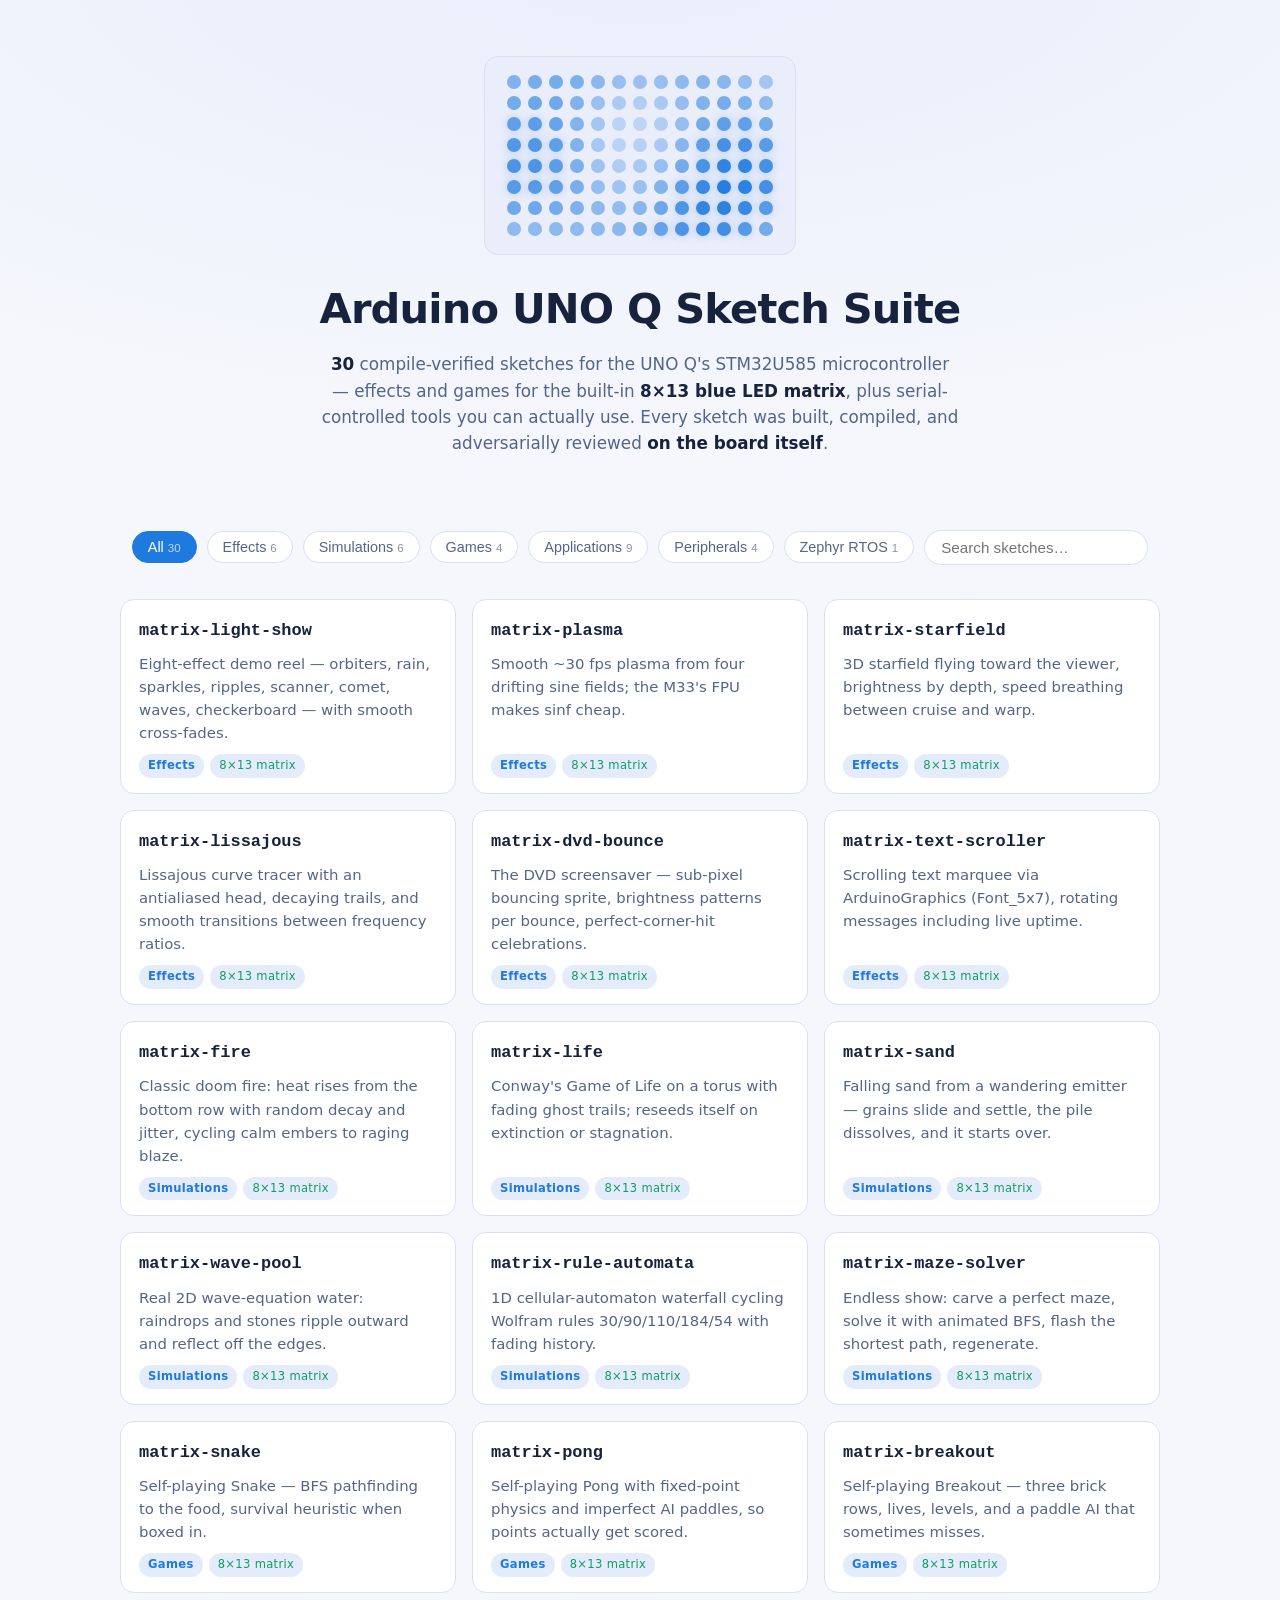
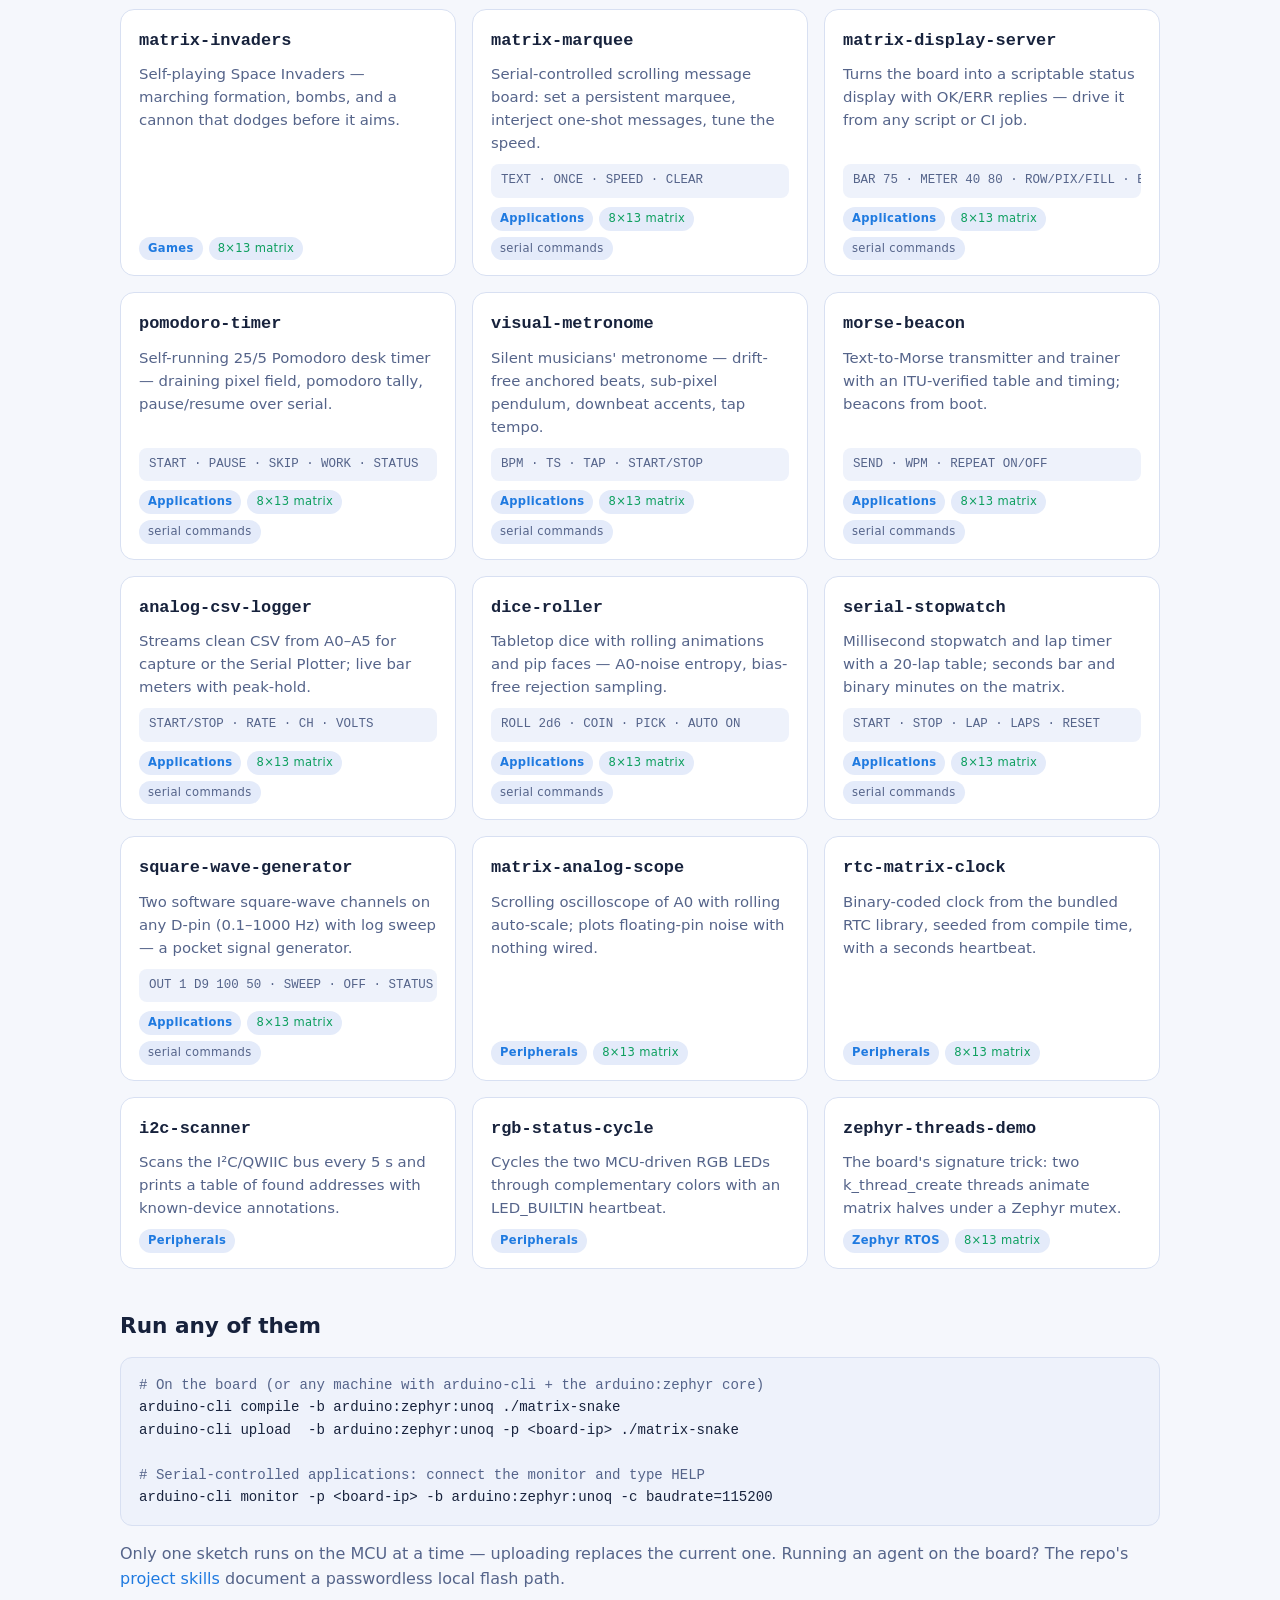
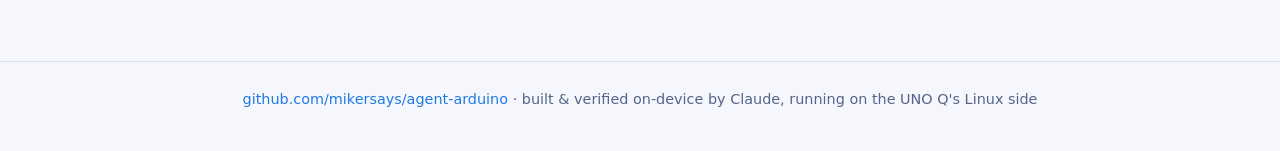
==== docs/index.html @ 541c094b "Add GitHub Pages sketch catalog in docs/ Self-contained single page (no external assets): animated 1" ====
<!doctype html>
<html lang="en">
<head>
<meta charset="utf-8">
<meta name="viewport" content="width=device-width, initial-scale=1">
<title>Arduino UNO Q Sketch Suite</title>
<meta name="description" content="30 compile-verified sketches for the Arduino UNO Q — matrix effects, simulations, games, and serial-controlled tools, all built and reviewed on-device.">
<style>
/*
  AGENTS: sketch data lives in the SKETCHES array at the bottom of this file.
  To add a sketch: append one object there (and add a row to ../README.md).
  Keep this page self-contained — no external fonts, scripts, or images.
*/
:root {
  --bg: #0b1020;
  --bg-soft: #121a30;
  --card: #151f3a;
  --card-edge: #243356;
  --text: #e8eefc;
  --text-dim: #9db0d6;
  --led: #4da3ff;
  --led-glow: rgba(77, 163, 255, .55);
  --accent: #4da3ff;
  --chip: #1d2b4e;
  --code-bg: #0d1428;
  --ok: #39d98a;
}
@media (prefers-color-scheme: light) {
  :root {
    --bg: #f5f7fc;
    --bg-soft: #eaeefb;
    --card: #ffffff;
    --card-edge: #d8e0f2;
    --text: #17223c;
    --text-dim: #55648a;
    --led: #1f7ae0;
    --led-glow: rgba(31, 122, 224, .35);
    --accent: #1f7ae0;
    --chip: #e4ebfa;
    --code-bg: #eef2fb;
    --ok: #0d9f5f;
  }
}
* { box-sizing: border-box; }
html, body { margin: 0; padding: 0; }
body {
  background: var(--bg);
  color: var(--text);
  font-family: ui-sans-serif, system-ui, -apple-system, "Segoe UI", Roboto, Helvetica, Arial, sans-serif;
  line-height: 1.55;
}
a { color: var(--accent); text-decoration: none; }
a:hover { text-decoration: underline; }
.wrap { max-width: 1080px; margin: 0 auto; padding: 0 20px; }

/* ---------- hero ---------- */
header {
  background: radial-gradient(1200px 500px at 50% -10%, var(--bg-soft), var(--bg));
  padding: 56px 0 40px;
  text-align: center;
}
h1 { font-size: clamp(1.7rem, 4vw, 2.6rem); margin: 22px 0 10px; letter-spacing: -.02em; }
.sub { color: var(--text-dim); max-width: 640px; margin: 0 auto; font-size: 1.05rem; }
.sub b { color: var(--text); }

/* the 13x8 LED matrix */
.matrix {
  display: grid;
  grid-template-columns: repeat(13, 14px);
  gap: 7px;
  justify-content: center;
  margin: 0 auto;
  width: max-content;
  padding: 18px 22px;
  border-radius: 14px;
  background: var(--bg-soft);
  border: 1px solid var(--card-edge);
}
.matrix i {
  width: 14px; height: 14px; border-radius: 50%;
  background: var(--led);
  opacity: .08;
  transition: opacity .12s linear;
}
.matrix i.on { box-shadow: 0 0 10px var(--led-glow); }

/* ---------- controls ---------- */
.controls {
  display: flex; flex-wrap: wrap; gap: 10px; align-items: center;
  justify-content: center; margin: 34px 0 8px;
}
.pill {
  border: 1px solid var(--card-edge);
  background: var(--card);
  color: var(--text-dim);
  border-radius: 999px;
  padding: 7px 15px;
  font-size: .9rem;
  cursor: pointer;
  transition: all .15s ease;
}
.pill:hover { color: var(--text); border-color: var(--accent); }
.pill.active { background: var(--accent); border-color: var(--accent); color: #fff; }
.pill .n { opacity: .7; font-size: .8em; margin-left: 4px; }
#search {
  border: 1px solid var(--card-edge);
  background: var(--card);
  color: var(--text);
  border-radius: 999px;
  padding: 8px 16px;
  font-size: .95rem;
  min-width: 220px;
  outline: none;
}
#search:focus { border-color: var(--accent); }

/* ---------- cards ---------- */
.grid {
  display: grid;
  grid-template-columns: repeat(auto-fill, minmax(300px, 1fr));
  gap: 16px;
  padding: 26px 0 10px;
}
.card {
  background: var(--card);
  border: 1px solid var(--card-edge);
  border-radius: 14px;
  padding: 18px 18px 15px;
  display: flex; flex-direction: column; gap: 9px;
  transition: transform .15s ease, border-color .15s ease;
}
.card:hover { transform: translateY(-3px); border-color: var(--accent); }
.card h3 { margin: 0; font-size: 1.06rem; font-family: ui-monospace, SFMono-Regular, Menlo, Consolas, monospace; font-weight: 600; }
.card h3 a { color: var(--text); }
.card p { margin: 0; color: var(--text-dim); font-size: .93rem; flex: 1; }
.chips { display: flex; flex-wrap: wrap; gap: 6px; }
.chip {
  font-size: .72rem; letter-spacing: .03em;
  background: var(--chip); color: var(--text-dim);
  padding: 3px 9px; border-radius: 999px;
}
.chip.cat { color: var(--accent); font-weight: 600; }
.chip.mx { color: var(--ok); }
.cmds {
  font-family: ui-monospace, SFMono-Regular, Menlo, Consolas, monospace;
  font-size: .78rem; color: var(--text-dim);
  background: var(--code-bg);
  border-radius: 8px; padding: 7px 10px;
  overflow-x: auto; white-space: nowrap;
}
#empty { text-align: center; color: var(--text-dim); padding: 40px 0; display: none; }

/* ---------- sections ---------- */
section.info { padding: 30px 0 10px; }
section.info h2 { font-size: 1.35rem; margin: 0 0 12px; }
pre {
  background: var(--code-bg);
  border: 1px solid var(--card-edge);
  border-radius: 12px;
  padding: 16px 18px;
  overflow-x: auto;
  font-size: .88rem;
  line-height: 1.6;
}
pre code { font-family: ui-monospace, SFMono-Regular, Menlo, Consolas, monospace; color: var(--text); }
.dim { color: var(--text-dim); }
footer {
  margin-top: 44px; padding: 26px 0 40px;
  border-top: 1px solid var(--card-edge);
  color: var(--text-dim); font-size: .9rem; text-align: center;
}
</style>
</head>
<body>

<header>
  <div class="wrap">
    <div class="matrix" id="matrix" aria-hidden="true"></div>
    <h1>Arduino UNO Q Sketch Suite</h1>
    <p class="sub"><b id="count">30</b> compile-verified sketches for the UNO Q's STM32U585 microcontroller —
    effects and games for the built-in <b>8×13 blue LED matrix</b>, plus serial-controlled tools you can
    actually use. Every sketch was built, compiled, and adversarially reviewed <b>on the board itself</b>.</p>
  </div>
</header>

<main class="wrap">
  <div class="controls" id="filters" role="toolbar" aria-label="Filter sketches">
    <input id="search" type="search" placeholder="Search sketches…" aria-label="Search sketches">
  </div>

  <div class="grid" id="grid"></div>
  <p id="empty">No sketches match — try another search.</p>

  <section class="info">
    <h2>Run any of them</h2>
    <pre><code><span class="dim"># On the board (or any machine with arduino-cli + the arduino:zephyr core)</span>
arduino-cli compile -b arduino:zephyr:unoq ./matrix-snake
arduino-cli upload  -b arduino:zephyr:unoq -p &lt;board-ip&gt; ./matrix-snake

<span class="dim"># Serial-controlled applications: connect the monitor and type HELP</span>
arduino-cli monitor -p &lt;board-ip&gt; -b arduino:zephyr:unoq -c baudrate=115200</code></pre>
    <p class="dim">Only one sketch runs on the MCU at a time — uploading replaces the current one.
    Running an agent on the board? The repo's <a href="https://github.com/mikersays/agent-arduino/tree/main/.claude/skills">project skills</a>
    document a passwordless local flash path.</p>
  </section>
</main>

<footer>
  <div class="wrap">
    <a href="https://github.com/mikersays/agent-arduino">github.com/mikersays/agent-arduino</a>
    · built &amp; verified on-device by Claude, running on the UNO Q's Linux side
  </div>
</footer>

<script>
/* ============================================================
   SKETCH DATA — agents: add new sketches HERE (one object each)
   cat: effects | sims | games | apps | periph | rtos
   mx:  true if it uses the 8x13 LED matrix
   cmds: serial command summary (apps only, optional)
   ============================================================ */
const SKETCHES = [
  {id:"matrix-light-show",  cat:"effects", mx:true,  d:"Eight-effect demo reel — orbiters, rain, sparkles, ripples, scanner, comet, waves, checkerboard — with smooth cross-fades."},
  {id:"matrix-plasma",      cat:"effects", mx:true,  d:"Smooth ~30 fps plasma from four drifting sine fields; the M33's FPU makes sinf cheap."},
  {id:"matrix-starfield",   cat:"effects", mx:true,  d:"3D starfield flying toward the viewer, brightness by depth, speed breathing between cruise and warp."},
  {id:"matrix-lissajous",   cat:"effects", mx:true,  d:"Lissajous curve tracer with an antialiased head, decaying trails, and smooth transitions between frequency ratios."},
  {id:"matrix-dvd-bounce",  cat:"effects", mx:true,  d:"The DVD screensaver — sub-pixel bouncing sprite, brightness patterns per bounce, perfect-corner-hit celebrations."},
  {id:"matrix-text-scroller",cat:"effects",mx:true,  d:"Scrolling text marquee via ArduinoGraphics (Font_5x7), rotating messages including live uptime."},

  {id:"matrix-fire",        cat:"sims",    mx:true,  d:"Classic doom fire: heat rises from the bottom row with random decay and jitter, cycling calm embers to raging blaze."},
  {id:"matrix-life",        cat:"sims",    mx:true,  d:"Conway's Game of Life on a torus with fading ghost trails; reseeds itself on extinction or stagnation."},
  {id:"matrix-sand",        cat:"sims",    mx:true,  d:"Falling sand from a wandering emitter — grains slide and settle, the pile dissolves, and it starts over."},
  {id:"matrix-wave-pool",   cat:"sims",    mx:true,  d:"Real 2D wave-equation water: raindrops and stones ripple outward and reflect off the edges."},
  {id:"matrix-rule-automata",cat:"sims",   mx:true,  d:"1D cellular-automaton waterfall cycling Wolfram rules 30/90/110/184/54 with fading history."},
  {id:"matrix-maze-solver", cat:"sims",    mx:true,  d:"Endless show: carve a perfect maze, solve it with animated BFS, flash the shortest path, regenerate."},

  {id:"matrix-snake",       cat:"games",   mx:true,  d:"Self-playing Snake — BFS pathfinding to the food, survival heuristic when boxed in."},
  {id:"matrix-pong",        cat:"games",   mx:true,  d:"Self-playing Pong with fixed-point physics and imperfect AI paddles, so points actually get scored."},
  {id:"matrix-breakout",    cat:"games",   mx:true,  d:"Self-playing Breakout — three brick rows, lives, levels, and a paddle AI that sometimes misses."},
  {id:"matrix-invaders",    cat:"games",   mx:true,  d:"Self-playing Space Invaders — marching formation, bombs, and a cannon that dodges before it aims."},

  {id:"matrix-marquee",     cat:"apps",    mx:true,  d:"Serial-controlled scrolling message board: set a persistent marquee, interject one-shot messages, tune the speed.", c:"TEXT <msg> · ONCE <msg> · SPEED <ms> · CLEAR"},
  {id:"matrix-display-server",cat:"apps",  mx:true,  d:"Turns the board into a scriptable status display with OK/ERR replies — drive it from any script or CI job.", c:"BAR 75 · METER 40 80 · ROW/PIX/FILL · BLINK"},
  {id:"pomodoro-timer",     cat:"apps",    mx:true,  d:"Self-running 25/5 Pomodoro desk timer — draining pixel field, pomodoro tally, pause/resume over serial.", c:"START · PAUSE · SKIP · WORK <min> · STATUS"},
  {id:"visual-metronome",   cat:"apps",    mx:true,  d:"Silent musicians' metronome — drift-free anchored beats, sub-pixel pendulum, downbeat accents, tap tempo.", c:"BPM <n> · TS <n> · TAP · START/STOP"},
  {id:"morse-beacon",       cat:"apps",    mx:true,  d:"Text-to-Morse transmitter and trainer with an ITU-verified table and timing; beacons from boot.", c:"SEND <text> · WPM <n> · REPEAT ON/OFF"},
  {id:"analog-csv-logger",  cat:"apps",    mx:true,  d:"Streams clean CSV from A0–A5 for capture or the Serial Plotter; live bar meters with peak-hold.", c:"START/STOP · RATE <hz> · CH <mask> · VOLTS"},
  {id:"dice-roller",        cat:"apps",    mx:true,  d:"Tabletop dice with rolling animations and pip faces — A0-noise entropy, bias-free rejection sampling.", c:"ROLL 2d6 · COIN · PICK <n> · AUTO ON"},
  {id:"serial-stopwatch",   cat:"apps",    mx:true,  d:"Millisecond stopwatch and lap timer with a 20-lap table; seconds bar and binary minutes on the matrix.", c:"START · STOP · LAP · LAPS · RESET"},
  {id:"square-wave-generator",cat:"apps",  mx:true,  d:"Two software square-wave channels on any D-pin (0.1–1000 Hz) with log sweep — a pocket signal generator.", c:"OUT 1 D9 100 50 · SWEEP · OFF · STATUS"},

  {id:"matrix-analog-scope",cat:"periph",  mx:true,  d:"Scrolling oscilloscope of A0 with rolling auto-scale; plots floating-pin noise with nothing wired."},
  {id:"rtc-matrix-clock",   cat:"periph",  mx:true,  d:"Binary-coded clock from the bundled RTC library, seeded from compile time, with a seconds heartbeat."},
  {id:"i2c-scanner",        cat:"periph",  mx:false, d:"Scans the I²C/QWIIC bus every 5 s and prints a table of found addresses with known-device annotations."},
  {id:"rgb-status-cycle",   cat:"periph",  mx:false, d:"Cycles the two MCU-driven RGB LEDs through complementary colors with an LED_BUILTIN heartbeat."},

  {id:"zephyr-threads-demo",cat:"rtos",    mx:true,  d:"The board's signature trick: two k_thread_create threads animate matrix halves under a Zephyr mutex."},
];

const CATS = {
  all:    "All",
  effects:"Effects",
  sims:   "Simulations",
  games:  "Games",
  apps:   "Applications",
  periph: "Peripherals",
  rtos:   "Zephyr RTOS",
};
const REPO = "https://github.com/mikersays/agent-arduino/tree/main/";

/* ---------- render ---------- */
const grid = document.getElementById("grid");
const filters = document.getElementById("filters");
const search = document.getElementById("search");
const empty = document.getElementById("empty");
let activeCat = "all";

document.getElementById("count").textContent = SKETCHES.length;

for (const [key, label] of Object.entries(CATS)) {
  const n = key === "all" ? SKETCHES.length : SKETCHES.filter(s => s.cat === key).length;
  const b = document.createElement("button");
  b.className = "pill" + (key === "all" ? " active" : "");
  b.innerHTML = `${label}<span class="n">${n}</span>`;
  b.onclick = () => {
    activeCat = key;
    filters.querySelectorAll(".pill").forEach(p => p.classList.remove("active"));
    b.classList.add("active");
    render();
  };
  filters.insertBefore(b, search);
}

function render() {
  const q = search.value.trim().toLowerCase();
  grid.innerHTML = "";
  let shown = 0;
  for (const s of SKETCHES) {
    if (activeCat !== "all" && s.cat !== activeCat) continue;
    if (q && !(s.id + " " + s.d + " " + (s.c || "")).toLowerCase().includes(q)) continue;
    shown++;
    const card = document.createElement("article");
    card.className = "card";
    card.innerHTML =
      `<h3><a href="${REPO}${s.id}">${s.id}</a></h3>` +
      `<p>${s.d}</p>` +
      (s.c ? `<div class="cmds">${s.c}</div>` : "") +
      `<div class="chips"><span class="chip cat">${CATS[s.cat]}</span>` +
      (s.mx ? `<span class="chip mx">8×13 matrix</span>` : "") +
      (s.c ? `<span class="chip">serial commands</span>` : "") + `</div>`;
    grid.appendChild(card);
  }
  empty.style.display = shown ? "none" : "block";
}
search.addEventListener("input", render);
render();

/* ---------- hero: a real plasma on a 13x8 "matrix" ---------- */
const M = document.getElementById("matrix");
const W = 13, H = 8, dots = [];
for (let i = 0; i < W * H; i++) {
  const d = document.createElement("i");
  M.appendChild(d);
  dots.push(d);
}
const reduced = matchMedia("(prefers-reduced-motion: reduce)").matches;
function frame(tms) {
  const t = tms * 0.0012;
  for (let y = 0; y < H; y++) {
    for (let x = 0; x < W; x++) {
      let v = Math.sin(x * 0.55 + t) + Math.sin(y * 0.7 - t * 0.8)
            + Math.sin((x + y) * 0.4 + t * 0.5)
            + Math.sin(Math.hypot(x - 6, y - 3.5) * 0.9 - t);
      const b = Math.max(0, Math.min(1, (v + 4) / 8));
      const d = dots[y * W + x];
      d.style.opacity = (0.06 + b * 0.94).toFixed(2);
      d.classList.toggle("on", b > 0.62);
    }
  }
  if (!reduced) requestAnimationFrame(frame);
}
frame(reduced ? 4200 : 0);
</script>
</body>
</html>
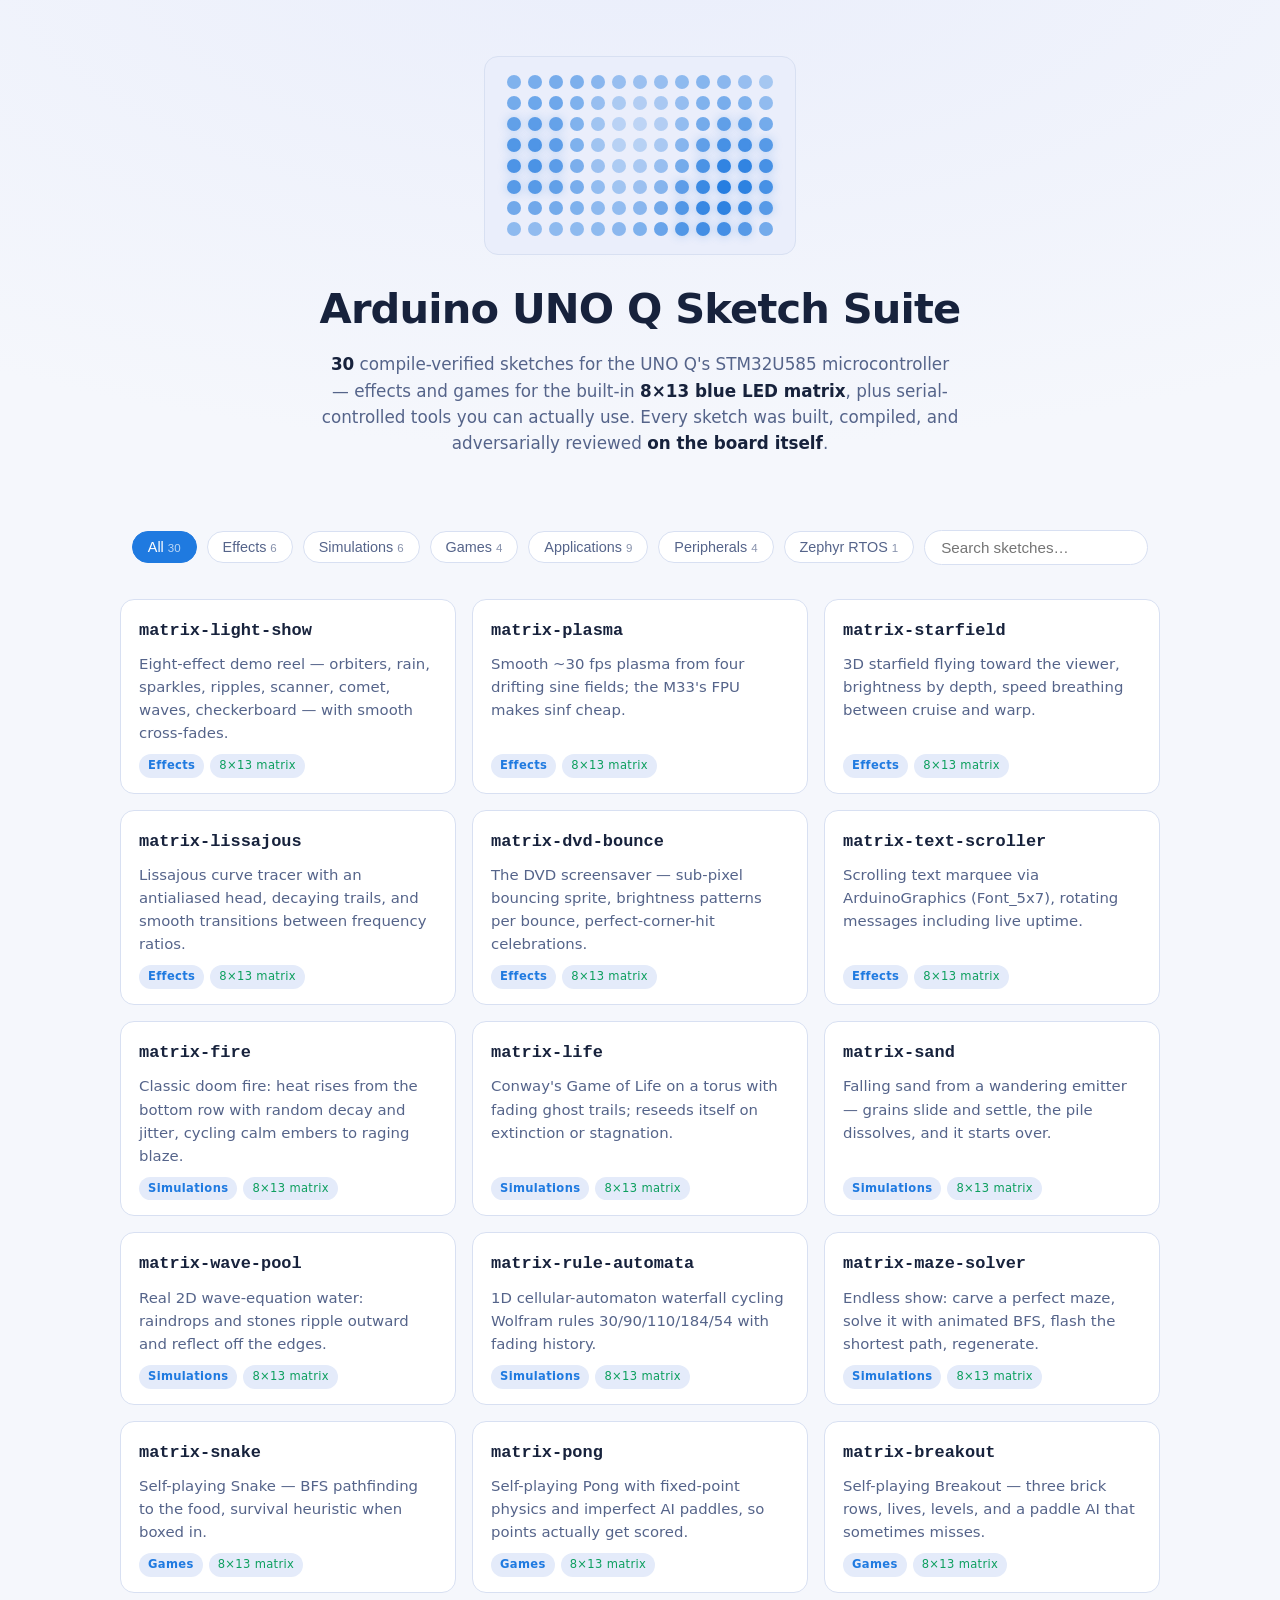
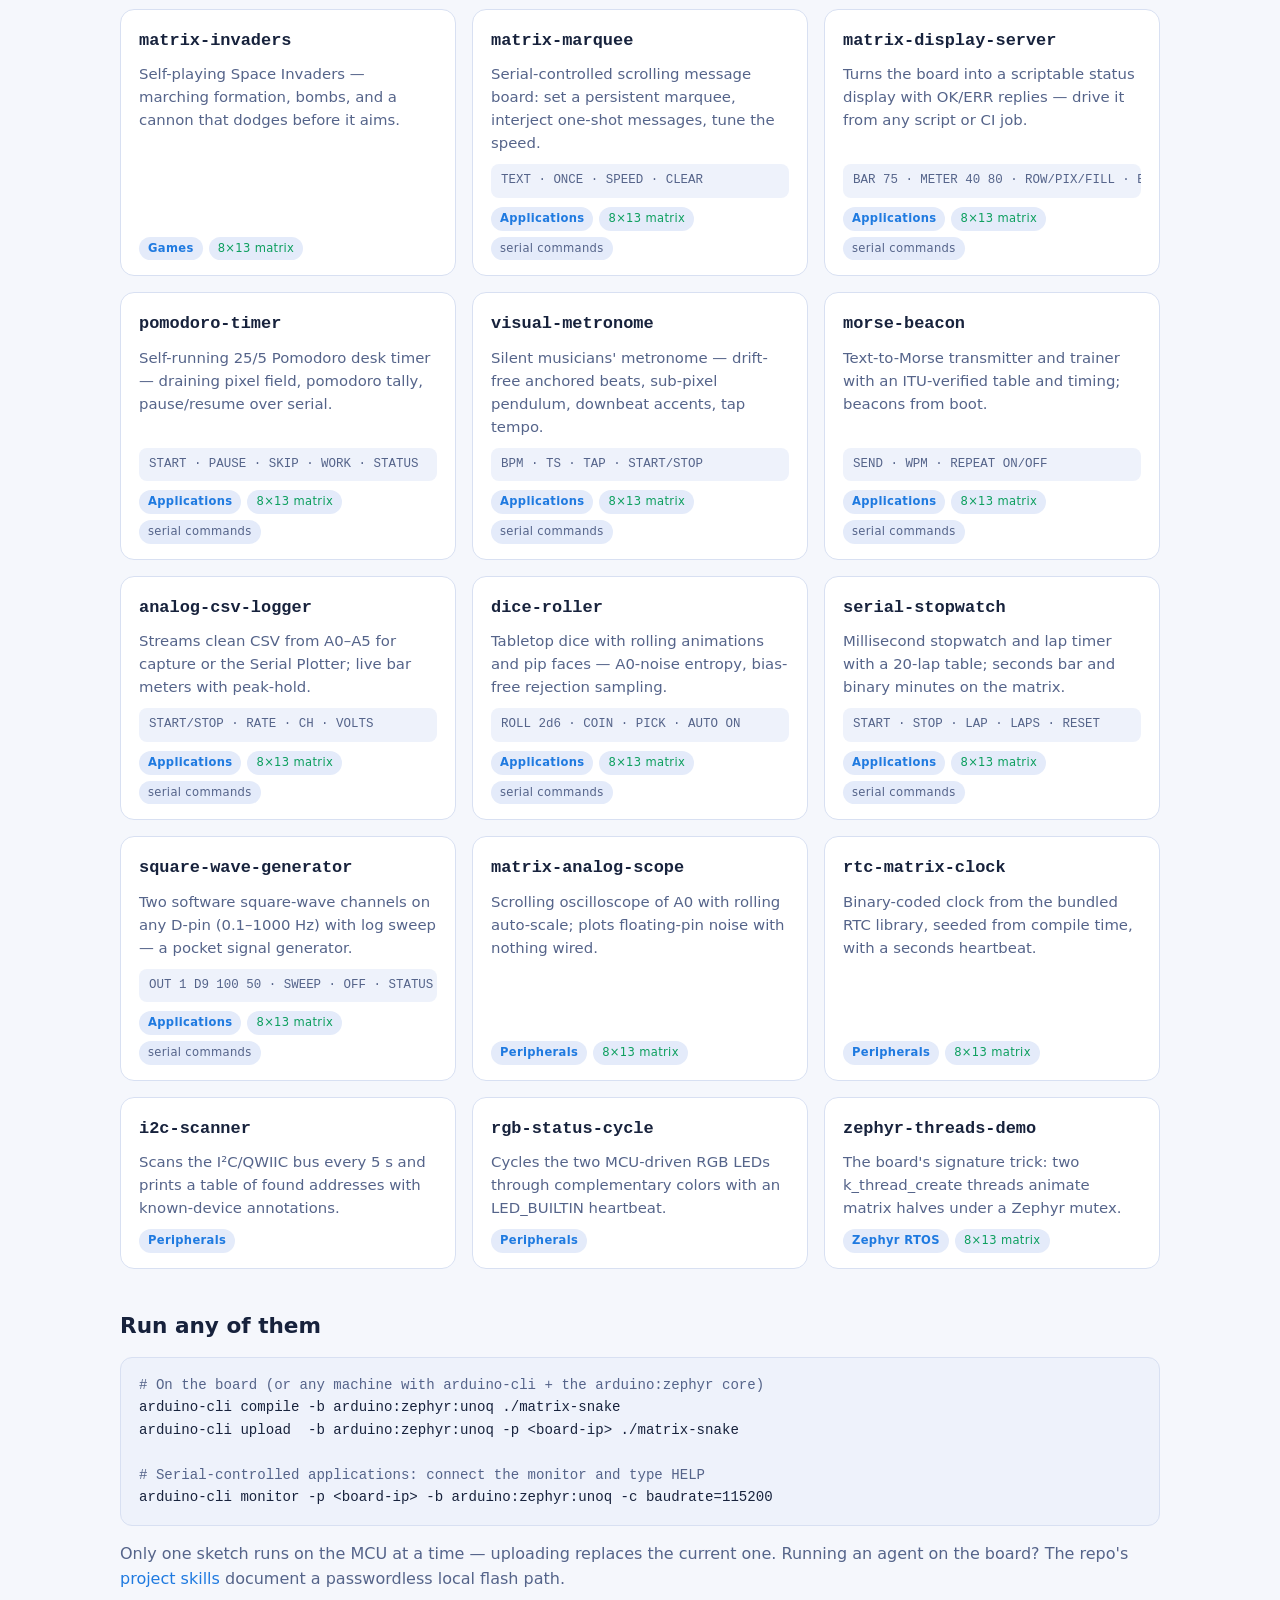
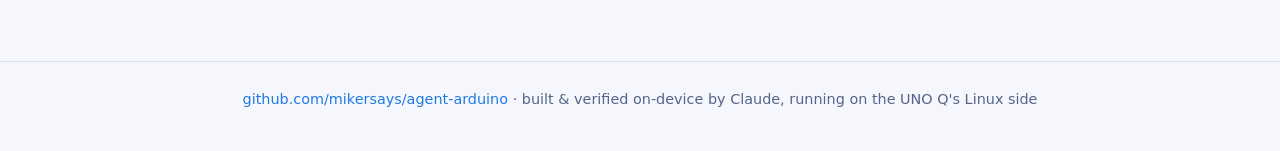
==== commit 50058a9d: "Wrap code blocks on narrow screens instead of requiring horizontal scroll" ====
--- a/docs/index.html
+++ b/docs/index.html
@@ -163,6 +163,13 @@
   line-height: 1.6;
 }
 pre code { font-family: ui-monospace, SFMono-Regular, Menlo, Consolas, monospace; color: var(--text); }
+@media (max-width: 640px) {
+  pre {
+    white-space: pre-wrap;
+    word-break: break-word;
+    overflow-wrap: anywhere;
+  }
+}
 .dim { color: var(--text-dim); }
 footer {
   margin-top: 44px; padding: 26px 0 40px;
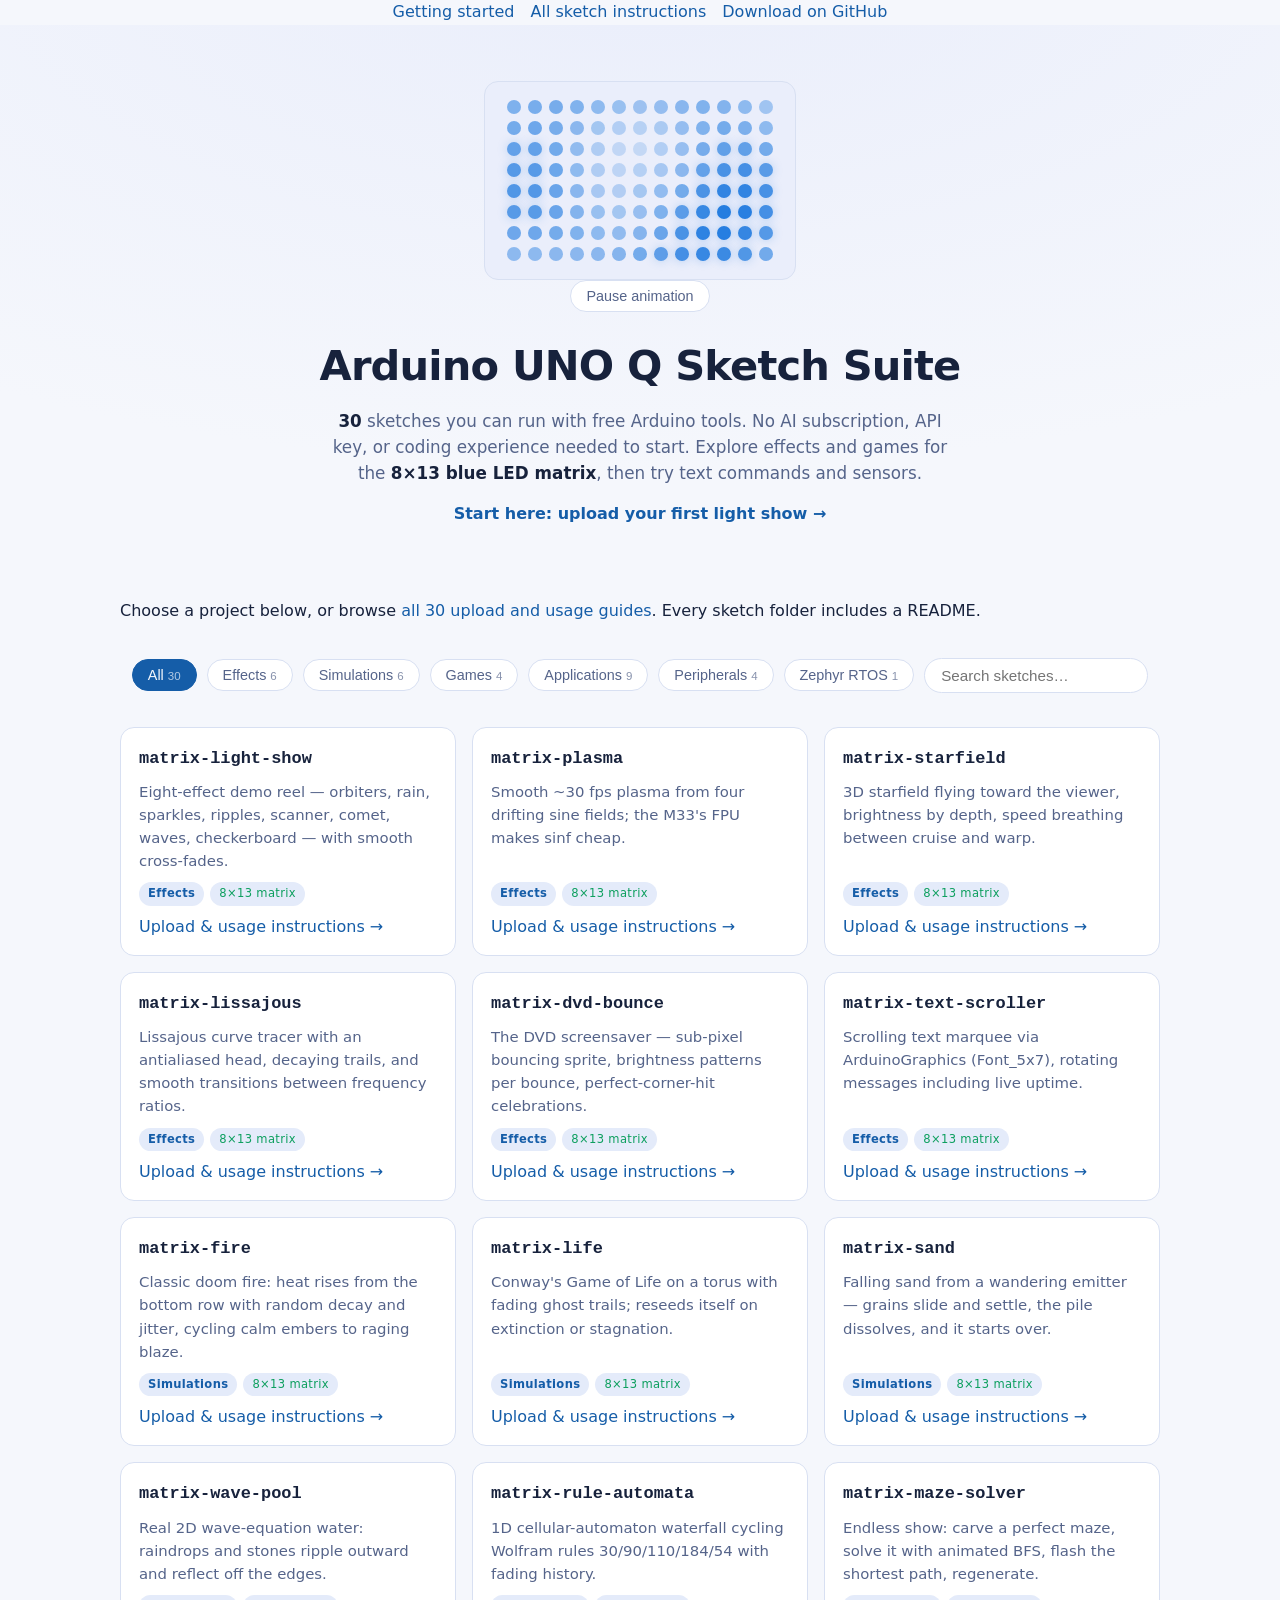
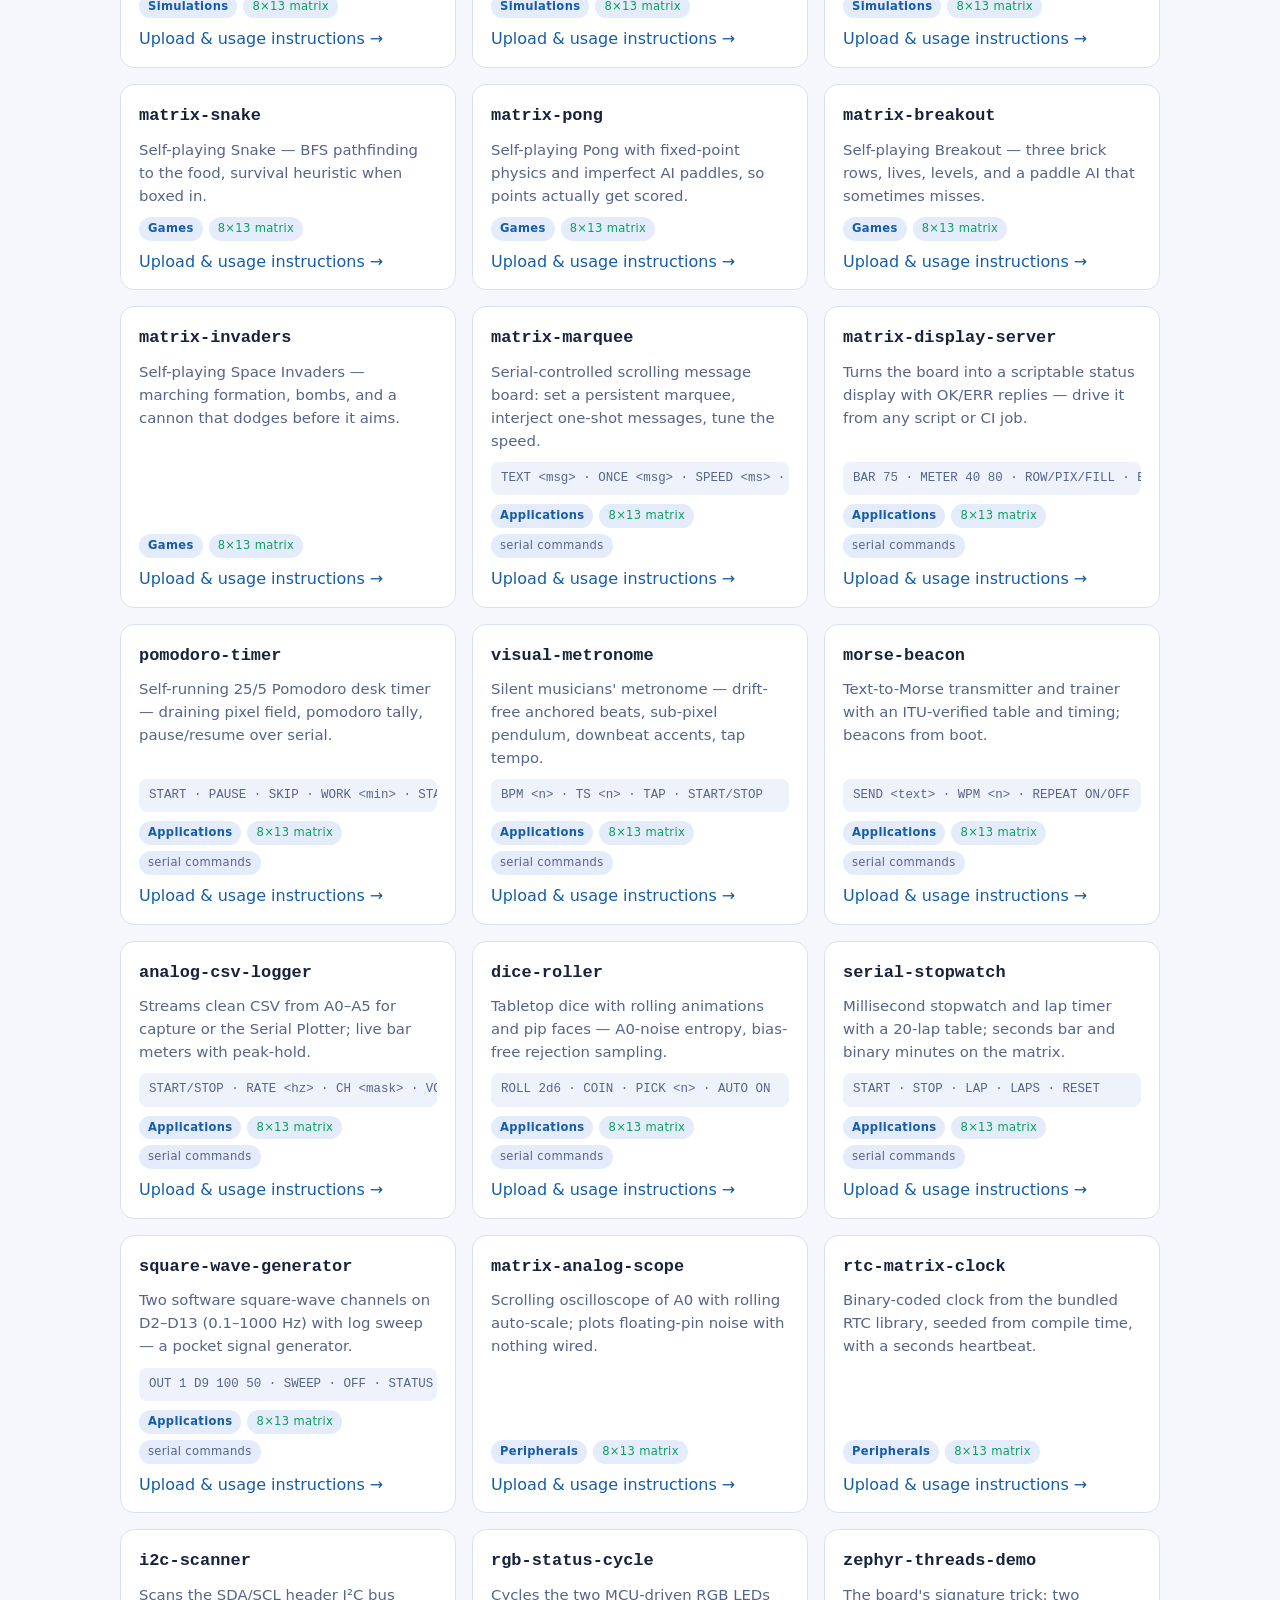
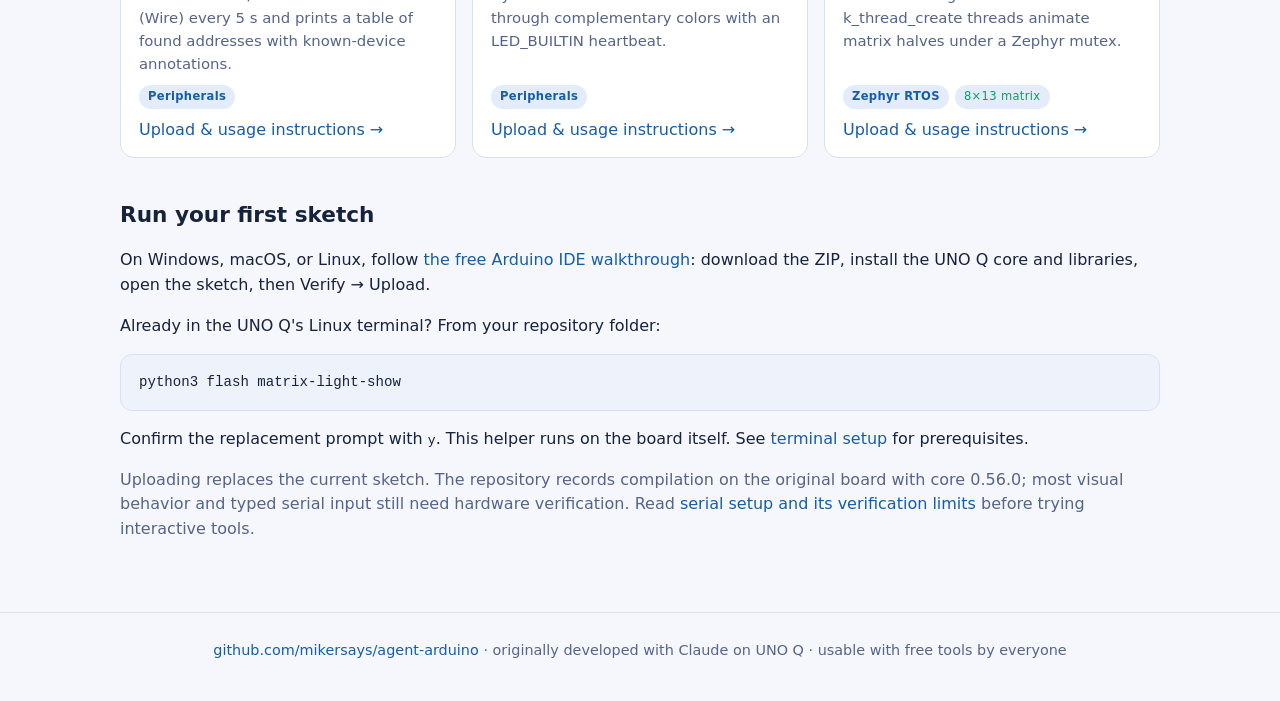
==== commit 44428564: "Publish beginner setup and per-sketch guides on GitHub Pages" ====
--- a/docs/index.html
+++ b/docs/index.html
@@ -4,11 +4,12 @@
 <meta charset="utf-8">
 <meta name="viewport" content="width=device-width, initial-scale=1">
 <title>Arduino UNO Q Sketch Suite</title>
-<meta name="description" content="30 compile-verified sketches for the Arduino UNO Q — matrix effects, simulations, games, and serial-controlled tools, all built and reviewed on-device.">
+<meta name="description" content="30 Arduino UNO Q sketches with free IDE setup, upload instructions, and beginner projects. No AI subscription required.">
 <style>
 /*
   AGENTS: sketch data lives in the SKETCHES array at the bottom of this file.
   To add a sketch: append one object there (and add a row to ../README.md).
+  Add user instructions to tools/sketch-guides.json and run tools/build-user-docs.py.
   Keep this page self-contained — no external fonts, scripts, or images.
 */
 :root {
@@ -35,7 +36,7 @@
     --text-dim: #55648a;
     --led: #1f7ae0;
     --led-glow: rgba(31, 122, 224, .35);
-    --accent: #1f7ae0;
+    --accent: #155da8;
     --chip: #e4ebfa;
     --code-bg: #eef2fb;
     --ok: #0d9f5f;
@@ -51,6 +52,12 @@
 }
 a { color: var(--accent); text-decoration: none; }
 a:hover { text-decoration: underline; }
+a:focus-visible, button:focus-visible, input:focus-visible { outline: 3px solid var(--accent); outline-offset: 4px; }
+nav { display:flex; flex-wrap:wrap; justify-content:center; gap:1rem; padding:1rem 0; }
+.card { min-width:0; }
+.card h3 { overflow-wrap:anywhere; }
+.skip { position:absolute; top:-100px; }
+.skip:focus { position:static; }
 .wrap { max-width: 1080px; margin: 0 auto; padding: 0 20px; }
 
 /* ---------- hero ---------- */
@@ -100,7 +107,7 @@
   transition: all .15s ease;
 }
 .pill:hover { color: var(--text); border-color: var(--accent); }
-.pill.active { background: var(--accent); border-color: var(--accent); color: #fff; }
+.pill.active { background: var(--accent); border-color: var(--accent); color: var(--bg); }
 .pill .n { opacity: .7; font-size: .8em; margin-left: 4px; }
 #search {
   border: 1px solid var(--card-edge);
@@ -117,7 +124,7 @@
 /* ---------- cards ---------- */
 .grid {
   display: grid;
-  grid-template-columns: repeat(auto-fill, minmax(300px, 1fr));
+  grid-template-columns: repeat(auto-fill, minmax(min(100%, 300px), 1fr));
   gap: 16px;
   padding: 26px 0 10px;
 }
@@ -164,6 +171,9 @@
 }
 pre code { font-family: ui-monospace, SFMono-Regular, Menlo, Consolas, monospace; color: var(--text); }
 @media (max-width: 640px) {
+  .cmds { white-space:normal; overflow-wrap:anywhere; }
+  .matrix { grid-template-columns:repeat(13, 10px); gap:5px; padding:14px; }
+  .matrix i { width:10px; height:10px; }
   pre {
     white-space: pre-wrap;
     word-break: break-word;
@@ -179,19 +189,25 @@
 </style>
 </head>
 <body>
+<a class="skip" href="#main">Skip to content</a>
+<nav class="wrap" aria-label="Main navigation"><a href="getting-started.html">Getting started</a><a href="sketches.html">All sketch instructions</a><a href="https://github.com/mikersays/agent-arduino">Download on GitHub</a></nav>
 
 <header>
   <div class="wrap">
     <div class="matrix" id="matrix" aria-hidden="true"></div>
+    <button class="pill" id="motion" type="button" hidden>Pause animation</button>
     <h1>Arduino UNO Q Sketch Suite</h1>
-    <p class="sub"><b id="count">30</b> compile-verified sketches for the UNO Q's STM32U585 microcontroller —
-    effects and games for the built-in <b>8×13 blue LED matrix</b>, plus serial-controlled tools you can
-    actually use. Every sketch was built, compiled, and adversarially reviewed <b>on the board itself</b>.</p>
+    <p class="sub"><b id="count">30</b> sketches you can run with free Arduino tools.
+    No AI subscription, API key, or coding experience needed to start.
+    Explore effects and games for the <b>8×13 blue LED matrix</b>, then try text commands and sensors.</p>
+    <p><a href="getting-started.html"><b>Start here: upload your first light show →</b></a></p>
   </div>
 </header>
 
-<main class="wrap">
-  <div class="controls" id="filters" role="toolbar" aria-label="Filter sketches">
+<main class="wrap" id="main">
+  <p>Choose a project below, or browse <a href="sketches.html">all 30 upload and usage guides</a>. Every sketch folder includes a README.</p>
+  <noscript><p>JavaScript is off. The <a href="sketches.html">complete sketch list and instructions</a> work without it.</p></noscript>
+  <div class="controls" id="filters" role="group" aria-label="Filter sketches">
     <input id="search" type="search" placeholder="Search sketches…" aria-label="Search sketches">
   </div>
 
@@ -199,23 +215,23 @@
   <p id="empty">No sketches match — try another search.</p>
 
   <section class="info">
-    <h2>Run any of them</h2>
-    <pre><code><span class="dim"># On the board (or any machine with arduino-cli + the arduino:zephyr core)</span>
-arduino-cli compile -b arduino:zephyr:unoq ./matrix-snake
-arduino-cli upload  -b arduino:zephyr:unoq -p &lt;board-ip&gt; ./matrix-snake
-
-<span class="dim"># Serial-controlled applications: connect the monitor and type HELP</span>
-arduino-cli monitor -p &lt;board-ip&gt; -b arduino:zephyr:unoq -c baudrate=115200</code></pre>
-    <p class="dim">Only one sketch runs on the MCU at a time — uploading replaces the current one.
-    Running an agent on the board? The repo's <a href="https://github.com/mikersays/agent-arduino/tree/main/.claude/skills">project skills</a>
-    document a passwordless local flash path.</p>
+    <h2>Run your first sketch</h2>
+    <p>On Windows, macOS, or Linux, follow <a href="getting-started.html#ide">the free Arduino IDE walkthrough</a>:
+    download the ZIP, install the UNO Q core and libraries, open the sketch, then Verify → Upload.</p>
+    <p>Already in the UNO Q's Linux terminal? From your repository folder:</p>
+    <pre><code>python3 flash matrix-light-show</code></pre>
+    <p>Confirm the replacement prompt with <code>y</code>. This helper runs on the board itself.
+    See <a href="getting-started.html#terminal">terminal setup</a> for prerequisites.</p>
+    <p class="dim">Uploading replaces the current sketch. The repository records compilation on the original board with core 0.56.0;
+    most visual behavior and typed serial input still need hardware verification.
+    Read <a href="getting-started.html#serial">serial setup and its verification limits</a> before trying interactive tools.</p>
   </section>
 </main>
 
 <footer>
   <div class="wrap">
     <a href="https://github.com/mikersays/agent-arduino">github.com/mikersays/agent-arduino</a>
-    · built &amp; verified on-device by Claude, running on the UNO Q's Linux side
+    · originally developed with Claude on UNO Q · usable with free tools by everyone
   </div>
 </footer>
 
@@ -254,11 +270,11 @@
   {id:"analog-csv-logger",  cat:"apps",    mx:true,  d:"Streams clean CSV from A0–A5 for capture or the Serial Plotter; live bar meters with peak-hold.", c:"START/STOP · RATE <hz> · CH <mask> · VOLTS"},
   {id:"dice-roller",        cat:"apps",    mx:true,  d:"Tabletop dice with rolling animations and pip faces — A0-noise entropy, bias-free rejection sampling.", c:"ROLL 2d6 · COIN · PICK <n> · AUTO ON"},
   {id:"serial-stopwatch",   cat:"apps",    mx:true,  d:"Millisecond stopwatch and lap timer with a 20-lap table; seconds bar and binary minutes on the matrix.", c:"START · STOP · LAP · LAPS · RESET"},
-  {id:"square-wave-generator",cat:"apps",  mx:true,  d:"Two software square-wave channels on any D-pin (0.1–1000 Hz) with log sweep — a pocket signal generator.", c:"OUT 1 D9 100 50 · SWEEP · OFF · STATUS"},
+  {id:"square-wave-generator",cat:"apps",  mx:true,  d:"Two software square-wave channels on D2–D13 (0.1–1000 Hz) with log sweep — a pocket signal generator.", c:"OUT 1 D9 100 50 · SWEEP · OFF · STATUS"},
 
   {id:"matrix-analog-scope",cat:"periph",  mx:true,  d:"Scrolling oscilloscope of A0 with rolling auto-scale; plots floating-pin noise with nothing wired."},
   {id:"rtc-matrix-clock",   cat:"periph",  mx:true,  d:"Binary-coded clock from the bundled RTC library, seeded from compile time, with a seconds heartbeat."},
-  {id:"i2c-scanner",        cat:"periph",  mx:false, d:"Scans the I²C/QWIIC bus every 5 s and prints a table of found addresses with known-device annotations."},
+  {id:"i2c-scanner",        cat:"periph",  mx:false, d:"Scans the SDA/SCL header I²C bus (Wire) every 5 s and prints a table of found addresses with known-device annotations."},
   {id:"rgb-status-cycle",   cat:"periph",  mx:false, d:"Cycles the two MCU-driven RGB LEDs through complementary colors with an LED_BUILTIN heartbeat."},
 
   {id:"zephyr-threads-demo",cat:"rtos",    mx:true,  d:"The board's signature trick: two k_thread_create threads animate matrix halves under a Zephyr mutex."},
@@ -276,6 +292,10 @@
 const REPO = "https://github.com/mikersays/agent-arduino/tree/main/";
 
 /* ---------- render ---------- */
+function escapeHTML(value) {
+  return value.replace(/[&<>"']/g, c => ({"&":"&amp;", "<":"&lt;", ">":"&gt;", '"':"&quot;", "'":"&#39;"}[c]));
+}
+
 const grid = document.getElementById("grid");
 const filters = document.getElementById("filters");
 const search = document.getElementById("search");
@@ -289,9 +309,11 @@
   const b = document.createElement("button");
   b.className = "pill" + (key === "all" ? " active" : "");
   b.innerHTML = `${label}<span class="n">${n}</span>`;
+  b.setAttribute("aria-pressed", String(key === "all"));
   b.onclick = () => {
     activeCat = key;
-    filters.querySelectorAll(".pill").forEach(p => p.classList.remove("active"));
+    filters.querySelectorAll(".pill").forEach(p => { p.classList.remove("active"); p.setAttribute("aria-pressed", "false"); });
+    b.setAttribute("aria-pressed", "true");
     b.classList.add("active");
     render();
   };
@@ -311,10 +333,14 @@
     card.innerHTML =
       `<h3><a href="${REPO}${s.id}">${s.id}</a></h3>` +
       `<p>${s.d}</p>` +
-      (s.c ? `<div class="cmds">${s.c}</div>` : "") +
+      (s.c ? `<div class="cmds">${escapeHTML(s.c)}</div>` : "") +
       `<div class="chips"><span class="chip cat">${CATS[s.cat]}</span>` +
       (s.mx ? `<span class="chip mx">8×13 matrix</span>` : "") +
       (s.c ? `<span class="chip">serial commands</span>` : "") + `</div>`;
+    const guide = document.createElement("a");
+    guide.href = `sketches.html#${s.id}`;
+    guide.textContent = "Upload & usage instructions →";
+    card.appendChild(guide);
     grid.appendChild(card);
   }
   empty.style.display = shown ? "none" : "block";
@@ -331,6 +357,17 @@
   dots.push(d);
 }
 const reduced = matchMedia("(prefers-reduced-motion: reduce)").matches;
+let animating = !reduced;
+let animationFrame;
+const motion = document.getElementById("motion");
+motion.hidden = false;
+motion.textContent = animating ? "Pause animation" : "Play animation";
+motion.onclick = () => {
+  animating = !animating;
+  motion.textContent = animating ? "Pause animation" : "Play animation";
+  if (animating) animationFrame = requestAnimationFrame(frame);
+  else cancelAnimationFrame(animationFrame);
+};
 function frame(tms) {
   const t = tms * 0.0012;
   for (let y = 0; y < H; y++) {
@@ -344,7 +381,7 @@
       d.classList.toggle("on", b > 0.62);
     }
   }
-  if (!reduced) requestAnimationFrame(frame);
+  if (animating) animationFrame = requestAnimationFrame(frame);
 }
 frame(reduced ? 4200 : 0);
 </script>
